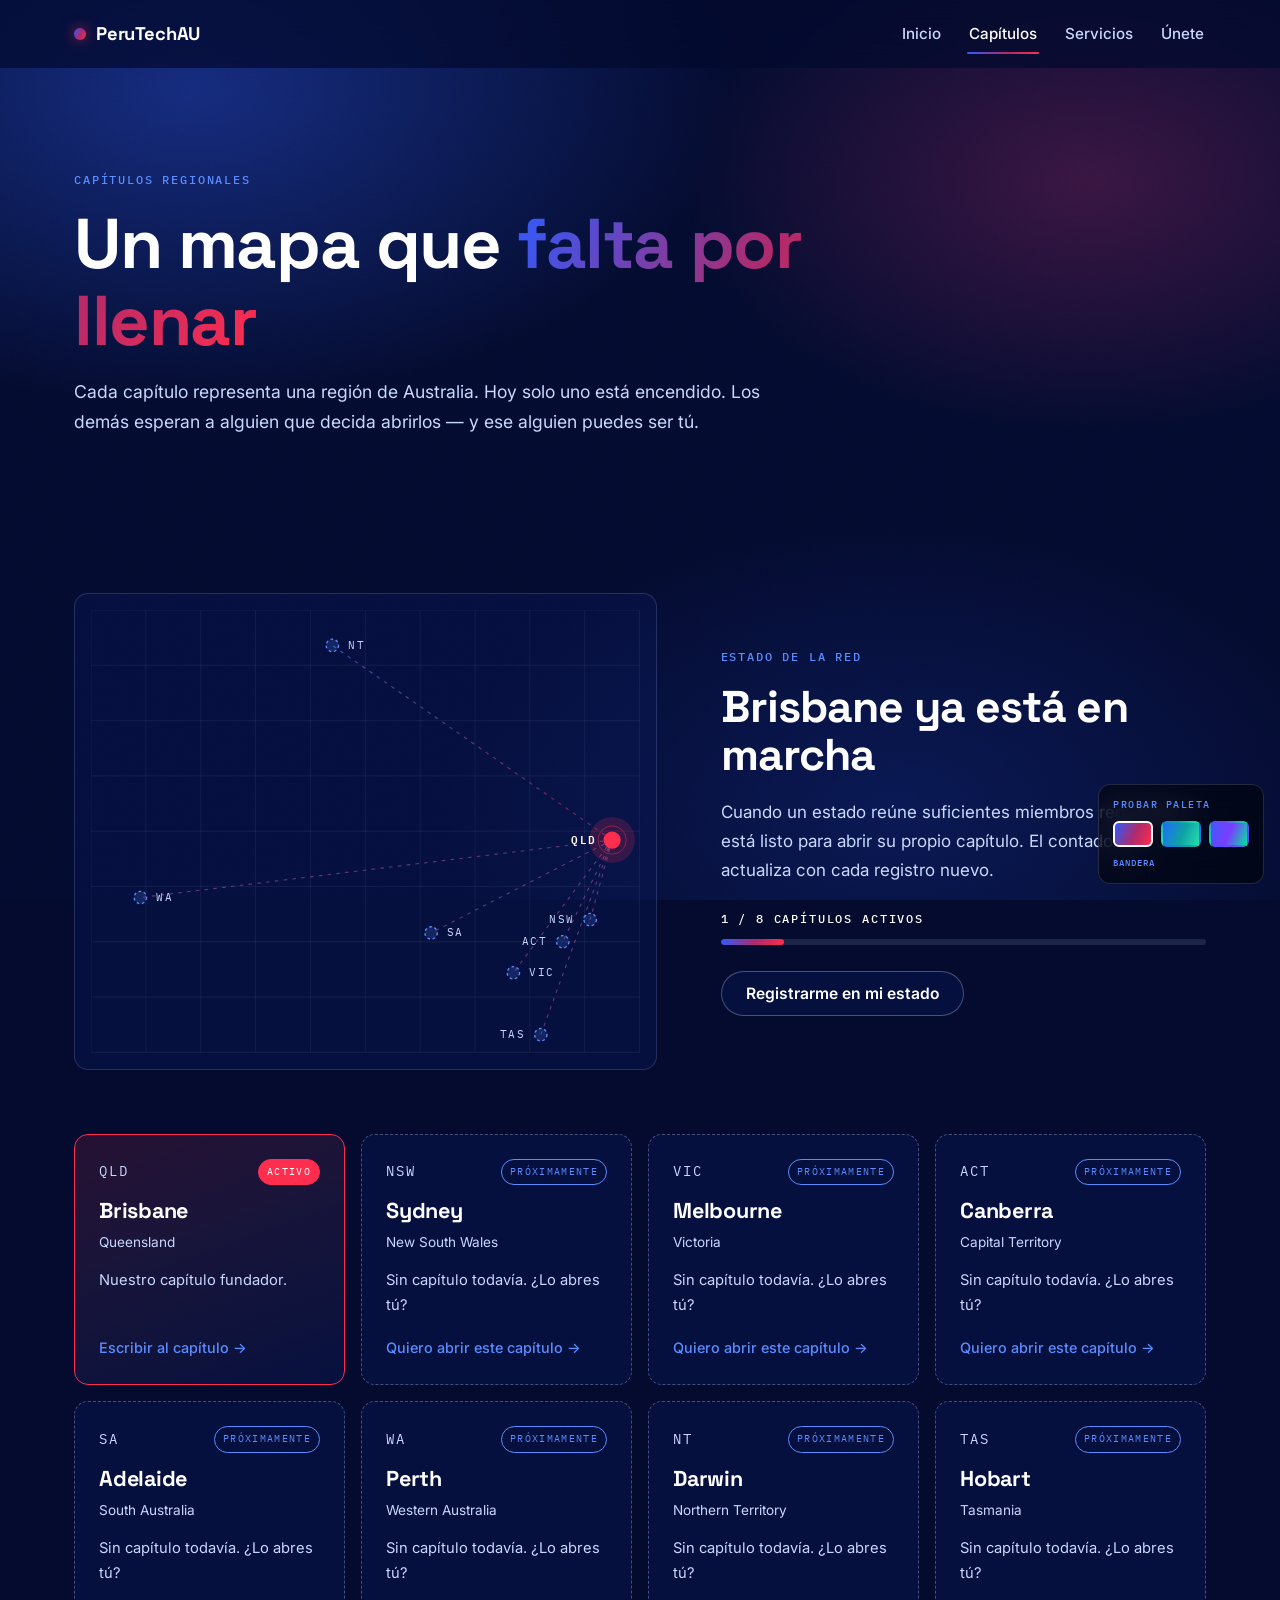
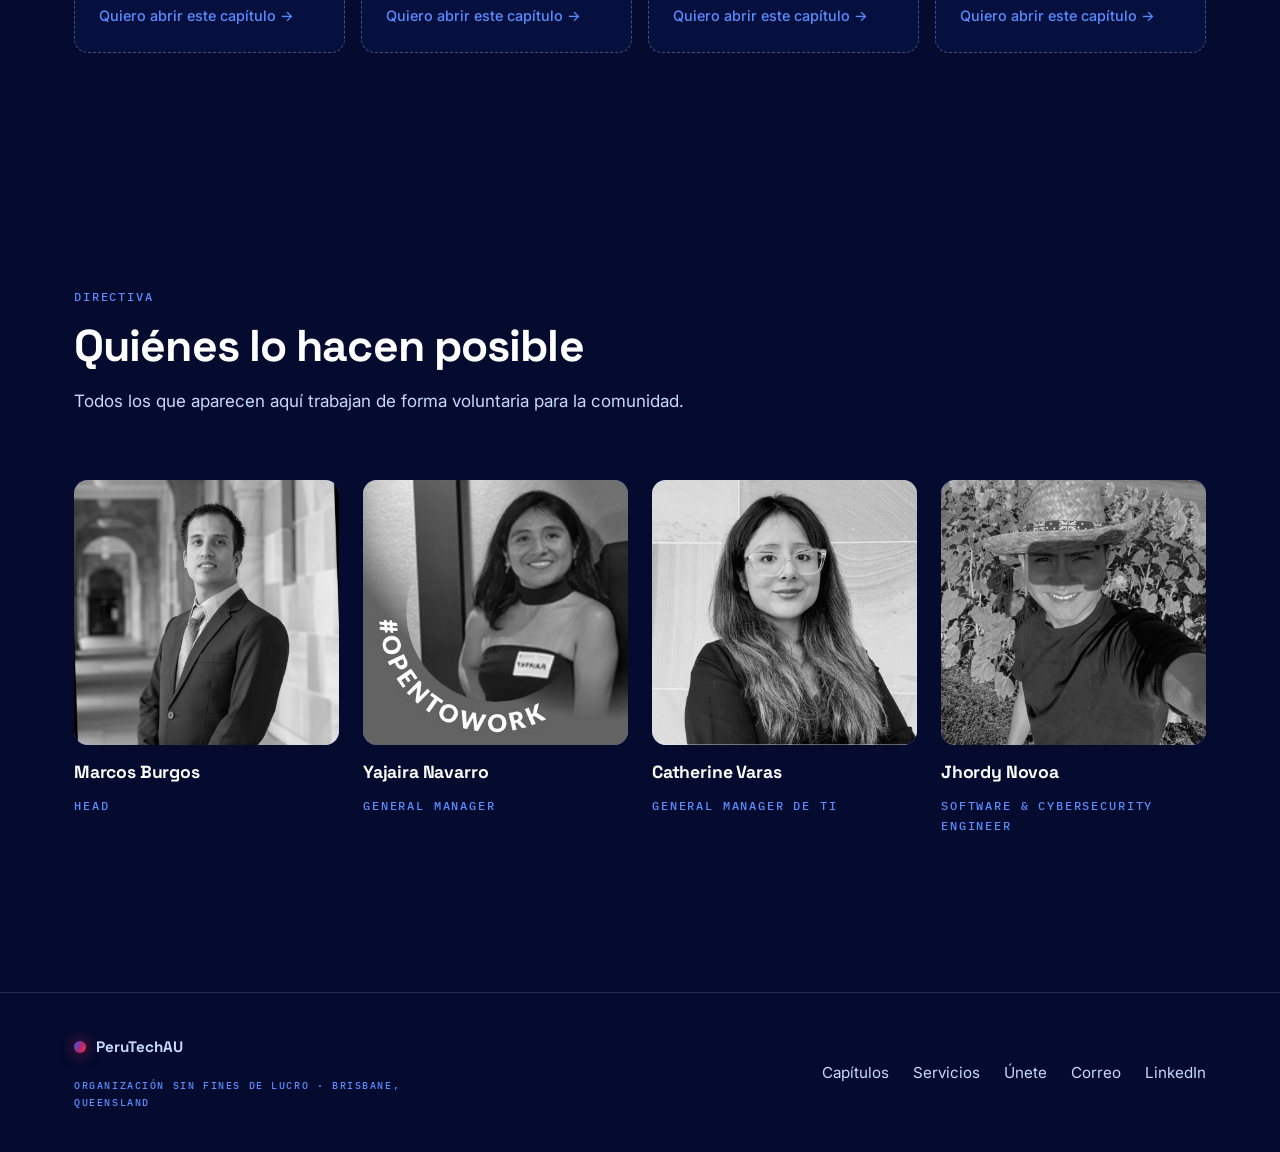
==== capitulos.html @ fce6ec66 "Sitio PeruTechAU: cuatro pestañas, formulario y directorio de miembros (24 h) Co-Authored-By: Claude" ====
<!DOCTYPE html>
<html lang="es" data-tema="bandera">
<head>
<meta charset="UTF-8">
<meta name="viewport" content="width=device-width, initial-scale=1.0">
<title>Capítulos y directiva — PeruTechAU</title>
<meta name="description" content="Los capítulos regionales de PeruTechAU en Australia y las personas que forman la directiva.">

<meta property="og:title" content="Capítulos y directiva — PeruTechAU">
<meta property="og:description" content="Los capítulos regionales de PeruTechAU en Australia y las personas que forman la directiva.">
<meta property="og:type" content="website">
<meta property="og:image" content="assets/img/og-cover.png">
<meta name="twitter:card" content="summary_large_image">
<meta name="theme-color" content="#040B2E">

<link rel="preconnect" href="https://fonts.googleapis.com">
<link rel="preconnect" href="https://fonts.gstatic.com" crossorigin>
<link href="https://fonts.googleapis.com/css2?family=Space+Grotesk:wght@500;600;700&family=Inter:wght@400;500;600&family=IBM+Plex+Mono:wght@500&display=swap" rel="stylesheet">
<link rel="stylesheet" href="assets/css/estilos.css">
</head>
<body>

<div class="atmosfera"></div>
<div class="grano"></div>

<!-- ============================================================
     SELECTOR DE PALETA — SOLO PARA ELEGIR.
     Cuando el board decida, borra este <aside> en las cuatro
     páginas y deja fijo el data-tema del <html>.
     ============================================================ -->
<aside id="selectorPaleta" style="
  position:fixed;right:16px;bottom:16px;z-index:99;
  background:rgba(0,0,0,.55);backdrop-filter:blur(14px);
  border:1px solid var(--borde);border-radius:12px;padding:12px 14px;
  display:flex;flex-direction:column;gap:8px;max-width:190px">
  <span class="mono" style="font-size:.6rem">Probar paleta</span>
  <div style="display:flex;gap:8px">
    <button data-p="bandera" title="Azul + rojo + blanco" aria-label="Paleta bandera"
      style="width:40px;height:26px;border-radius:6px;border:2px solid #fff;cursor:pointer;
      background:linear-gradient(115deg,#2E5BFF,#B02A6B 55%,#FF2D4E)"></button>
    <button data-p="pacifico" title="Azul + verde + rojo" aria-label="Paleta pacifico"
      style="width:40px;height:26px;border-radius:6px;border:2px solid transparent;cursor:pointer;
      background:linear-gradient(115deg,#1E6BFF,#0FA3A3 55%,#25E0B0)"></button>
    <button data-p="vivo" title="Los tres, saturado" aria-label="Paleta viva"
      style="width:40px;height:26px;border-radius:6px;border:2px solid transparent;cursor:pointer;
      background:linear-gradient(115deg,#3D5AFE,#7A3DFF 50%,#00E5A0)"></button>
  </div>
  <span class="mono" id="nombrePaleta" style="font-size:.58rem;letter-spacing:.1em">Bandera</span>
</aside>

<!-- ================= PESTAÑAS ================= -->
<header class="nav" id="nav">
  <div class="contenedor nav-int">
    <a href="index.html" class="marca"><span class="marca-punto"></span>PeruTechAU</a>
    <button class="nav-boton" id="navBoton" aria-expanded="false" aria-controls="navEnlaces" aria-label="Abrir menú">&#9776;</button>
    <nav class="nav-enlaces" id="navEnlaces">
      <a href="index.html">Inicio</a>
      <a href="capitulos.html">Capítulos</a>
      <a href="servicios.html">Servicios</a>
      <a href="unete.html">Únete</a>
    </nav>
  </div>
</header>

<main>

  <section class="cabecera-pagina">
    <div class="contenedor">
      <p class="mono">Capítulos regionales</p>
      <h1>Un mapa que <span class="degradado">falta por llenar</span></h1>
      <p>Cada capítulo representa una región de Australia. Hoy solo uno está encendido. Los demás esperan a alguien que decida abrirlos — y ese alguien puedes ser tú.</p>
    </div>
  </section>

  <section id="capitulos">
    <div class="contenedor">
      <div class="mapa-bloque">
        <div class="mapa-lienzo revelar">
          <svg viewBox="0 0 620 500" role="group" aria-label="Mapa de capítulos de PeruTechAU en Australia">
            <defs>
              <linearGradient id="gradLinea" x1="0" y1="0" x2="1" y2="1">
                <stop offset="0%" style="stop-color:var(--cian)"/><stop offset="100%" style="stop-color:var(--grana)"/>
              </linearGradient>
            </defs>
            <g id="rejilla"></g><g id="enlaces"></g><g id="nodos"></g>
          </svg>
        </div>
        <div class="revelar">
          <p class="mono">Estado de la red</p>
          <h2 style="margin:14px 0 18px">Brisbane ya está en marcha</h2>
          <p>Cuando un estado reúne suficientes miembros registrados, está listo para abrir su propio capítulo. El contador se actualiza con cada registro nuevo.</p>
          <div class="contador">
            <span class="mono" id="contadorTexto"></span>
            <span class="contador-barra"><span id="contadorBarra" style="width:0"></span></span>
          </div>
          <a class="btn btn-fantasma" href="unete.html" style="margin-top:26px">Registrarme en mi estado</a>
        </div>
      </div>
      <div class="capitulos-lista" id="capitulosLista"></div>
    </div>
  </section>

  <section id="directiva">
    <div class="contenedor">
      <div class="encabezado-seccion revelar">
        <p class="mono">Directiva</p>
        <h2>Quiénes lo hacen posible</h2>
        <p>Todos los que aparecen aquí trabajan de forma voluntaria para la comunidad.</p>
      </div>
      <div class="directiva" id="directivaLista"></div>
    </div>
  </section>

</main>

<footer>
  <div class="contenedor pie">
    <div>
      <a href="index.html" class="marca" style="margin-bottom:8px"><span class="marca-punto"></span>PeruTechAU</a>
      <p class="mono" style="margin-top:10px">Organización sin fines de lucro · Brisbane, Queensland</p>
    </div>
    <div style="display:flex;gap:24px;align-items:center;flex-wrap:wrap">
      <a href="capitulos.html">Capítulos</a>
      <a href="servicios.html">Servicios</a>
      <a href="unete.html">Únete</a>
      <a id="pieCorreo" href="#">Correo</a>
      <a id="pieLinkedin" href="#" target="_blank" rel="noopener noreferrer">LinkedIn</a>
    </div>
  </div>
</footer>

<script src="assets/js/contenido.js"></script>
<script src="assets/js/app.js"></script>
</body>
</html>
---- assets/css/estilos.css ----
/* ==================================================================
   PERUTECHAU — ESTILOS
   ------------------------------------------------------------------
   Todo el color sale de las variables de :root. Ningún hex suelto en
   el marcado. Tres paletas: se eligen con data-tema en <html>.
   ================================================================== */

/* ---------------- 1 · PALETAS ---------------- */
:root,
html[data-tema="bandera"] {
  --abismo:   #040B2E;
  --profundo: #0A1856;
  --azul:     #2E5BFF;
  --cian:     #5B8CFF;
  --violeta:  #B02A6B;
  --grana:    #FF2D4E;
  --niebla:   #C9D8FF;
}
html[data-tema="pacifico"] {
  --abismo:   #031229;
  --profundo: #063049;
  --azul:     #1E6BFF;
  --cian:     #25E0B0;
  --violeta:  #0FA3A3;
  --grana:    #FF3B4F;
  --niebla:   #C4E7EC;
}
html[data-tema="vivo"] {
  --abismo:   #050A33;
  --profundo: #111E75;
  --azul:     #3D5AFE;
  --cian:     #00E5A0;
  --violeta:  #7A3DFF;
  --grana:    #FF1744;
  --niebla:   #D6DEFF;
}

/* ---------------- 2 · TOKENS DERIVADOS ---------------- */
:root {
  --blanco: #FFFFFF;
  --texto: var(--blanco);
  --texto-suave: var(--niebla);
  --borde: color-mix(in srgb, var(--niebla) 16%, transparent);
  --borde-fuerte: color-mix(in srgb, var(--niebla) 32%, transparent);
  --vidrio: color-mix(in srgb, var(--profundo) 42%, transparent);
  --vidrio-fuerte: color-mix(in srgb, var(--profundo) 70%, transparent);
  --grana-tenue: color-mix(in srgb, var(--grana) 14%, transparent);
  --acento-degradado: linear-gradient(115deg, var(--azul), var(--violeta) 55%, var(--grana));
  --acento-degradado-suave: linear-gradient(135deg, var(--azul), var(--cian));

  --f-display: "Space Grotesk", "Inter", system-ui, sans-serif;
  --f-texto: "Inter", system-ui, -apple-system, "Segoe UI", sans-serif;
  --f-mono: "IBM Plex Mono", "SFMono-Regular", Consolas, monospace;

  --fs-display: clamp(2.6rem, 2rem + 3vw, 5rem);
  --fs-h2: clamp(1.9rem, 1.5rem + 1.6vw, 2.9rem);
  --fs-h3: 1.25rem;
  --fs-cuerpo: 17px;

  --e-1: 8px; --e-2: 16px; --e-3: 24px; --e-4: 40px;
  --e-5: 64px; --e-6: 96px; --e-7: 128px;

  --radio: 14px;
  --radio-campo: 9px;
  --nav-alto: 68px;
  --contenedor: 1180px;
  --transicion: 180ms ease;
}

/* ---------------- 3 · BASE ---------------- */
*, *::before, *::after { box-sizing: border-box; }
html { scroll-behavior: smooth; -webkit-text-size-adjust: 100%; }
body {
  margin: 0;
  background: var(--abismo);
  color: var(--texto);
  font-family: var(--f-texto);
  font-size: var(--fs-cuerpo);
  line-height: 1.7;
  min-height: 100vh;
  overflow-x: hidden;
}
h1, h2, h3, h4 {
  font-family: var(--f-display);
  font-weight: 700;
  line-height: 1.1;
  letter-spacing: -0.02em;
  margin: 0 0 var(--e-2);
}
h1 { font-size: var(--fs-display); }
h2 { font-size: var(--fs-h2); }
h3 { font-size: var(--fs-h3); letter-spacing: -0.01em; }
p { margin: 0 0 var(--e-2); max-width: 64ch; color: var(--texto-suave); }
a { color: var(--cian); text-decoration: none; transition: color var(--transicion); }
a:hover { color: var(--blanco); }
img { max-width: 100%; display: block; }
ul { margin: 0; padding: 0; list-style: none; }
button { font: inherit; }

:focus-visible {
  outline: 2px solid var(--cian);
  outline-offset: 3px;
  border-radius: 4px;
}

.contenedor { width: 100%; max-width: var(--contenedor); margin-inline: auto; padding-inline: var(--e-3); }
section { padding-block: clamp(72px, 6vw + 40px, 132px); position: relative; }

.mono {
  font-family: var(--f-mono);
  font-weight: 500;
  font-size: 0.72rem;
  letter-spacing: 0.16em;
  text-transform: uppercase;
  color: var(--cian);
}
.degradado {
  background: var(--acento-degradado);
  -webkit-background-clip: text;
  background-clip: text;
  color: transparent;
}
.visualmente-oculto {
  position: absolute; width: 1px; height: 1px; overflow: hidden;
  clip: rect(0 0 0 0); white-space: nowrap;
}

/* ---------------- 4 · ATMÓSFERA ---------------- */
.atmosfera {
  position: fixed; inset: 0; z-index: -2; pointer-events: none;
  background:
    radial-gradient(60% 50% at 15% 10%, color-mix(in srgb, var(--azul) 38%, transparent), transparent 70%),
    radial-gradient(45% 40% at 85% 20%, color-mix(in srgb, var(--violeta) 30%, transparent), transparent 70%),
    radial-gradient(50% 45% at 70% 90%, color-mix(in srgb, var(--profundo) 90%, transparent), transparent 70%),
    var(--abismo);
}
.grano {
  position: fixed; inset: 0; z-index: -1; pointer-events: none; opacity: 0.28;
  background-image: url("data:image/svg+xml;utf8,<svg xmlns='http://www.w3.org/2000/svg' width='160' height='160'><filter id='n'><feTurbulence type='fractalNoise' baseFrequency='0.9' numOctaves='2' stitchTiles='stitch'/><feColorMatrix values='0 0 0 0 1 0 0 0 0 1 0 0 0 0 1 0 0 0 0.35 0'/></filter><rect width='100%' height='100%' filter='url(%23n)'/></svg>");
  background-size: 160px 160px;
  mix-blend-mode: soft-light;
}

/* ---------------- 5 · NAVEGACIÓN ---------------- */
.nav {
  position: sticky; top: 0; z-index: 50;
  height: var(--nav-alto);
  background: color-mix(in srgb, var(--abismo) 72%, transparent);
  backdrop-filter: blur(16px);
  -webkit-backdrop-filter: blur(16px);
  border-bottom: 1px solid transparent;
  transition: border-color var(--transicion);
}
.nav.con-borde { border-bottom-color: var(--borde); }
.nav-int { display: flex; align-items: center; justify-content: space-between; height: 100%; gap: var(--e-3); }
.marca {
  display: inline-flex; align-items: center; gap: 10px;
  font-family: var(--f-display); font-weight: 700; font-size: 1.15rem;
  color: var(--blanco); letter-spacing: -0.01em;
}
.marca-punto {
  width: 12px; height: 12px; border-radius: 50%;
  background: var(--acento-degradado);
  box-shadow: 0 0 14px color-mix(in srgb, var(--grana) 60%, transparent);
}
.nav-enlaces { display: flex; gap: var(--e-3); }
.nav-enlaces a {
  position: relative; padding: 6px 2px;
  color: var(--texto-suave); font-weight: 500; font-size: 0.95rem;
}
.nav-enlaces a:hover { color: var(--blanco); }
.nav-enlaces a[aria-current="page"] { color: var(--blanco); }
.nav-enlaces a[aria-current="page"]::after {
  content: ""; position: absolute; left: 0; right: 0; bottom: -2px; height: 2px;
  border-radius: 2px; background: var(--acento-degradado);
}
.nav-boton {
  display: none; background: transparent; color: var(--blanco);
  border: 1px solid var(--borde); border-radius: 8px;
  width: 42px; height: 42px; font-size: 1.2rem; cursor: pointer;
}

@media (max-width: 640px) {
  .nav-boton { display: inline-flex; align-items: center; justify-content: center; }
  .nav-enlaces {
    display: none; position: fixed; inset: var(--nav-alto) 0 0 0;
    flex-direction: column; gap: 0; padding: var(--e-3);
    background: color-mix(in srgb, var(--abismo) 96%, transparent);
    backdrop-filter: blur(20px);
  }
  .nav-enlaces.abierto { display: flex; }
  .nav-enlaces a { font-size: 1.4rem; font-family: var(--f-display); padding: 18px 4px; border-bottom: 1px solid var(--borde); }
  .nav-enlaces a[aria-current="page"]::after { display: none; }
  .nav-enlaces a[aria-current="page"] { color: var(--cian); }
}

/* ---------------- 6 · BOTONES ---------------- */
.btn {
  display: inline-flex; align-items: center; gap: 10px;
  padding: 14px 24px; border-radius: 999px;
  font-weight: 600; font-size: 0.98rem; line-height: 1;
  border: 1px solid transparent; cursor: pointer;
  transition: transform var(--transicion), box-shadow var(--transicion), border-color var(--transicion), background var(--transicion), color var(--transicion);
}
.btn-primario {
  color: var(--blanco);
  background: var(--acento-degradado);
  box-shadow: 0 10px 30px color-mix(in srgb, var(--azul) 35%, transparent);
}
.btn-primario:hover { color: var(--blanco); transform: translateY(-1px); box-shadow: 0 14px 36px color-mix(in srgb, var(--azul) 45%, transparent); }
.btn-fantasma { color: var(--blanco); border-color: var(--borde-fuerte); background: var(--vidrio); }
.btn-fantasma:hover { border-color: var(--cian); }
.btn[disabled], .btn[aria-disabled="true"] { opacity: 0.6; cursor: not-allowed; transform: none; }

/* ---------------- 7 · VIDRIO Y TARJETAS ---------------- */
.vidrio {
  background: var(--vidrio);
  border: 1px solid var(--borde);
  border-radius: var(--radio);
  backdrop-filter: blur(14px);
  -webkit-backdrop-filter: blur(14px);
  padding: var(--e-4);
}
.vidrio h3 { margin-top: 10px; }
.vidrio p:last-child { margin-bottom: 0; }

/* ---------------- 8 · HERO ---------------- */
.hero { padding-top: clamp(72px, 10vw, 140px); }
.hero h1 { max-width: 18ch; margin-top: var(--e-2); }
.bajada { font-size: 1.15rem; max-width: 56ch; }
.hero-acciones { display: flex; flex-wrap: wrap; gap: var(--e-2); margin-top: var(--e-4); }
.cifras {
  display: grid; grid-template-columns: repeat(3, 1fr); gap: var(--e-2);
  margin-top: var(--e-5); padding-top: var(--e-4); border-top: 1px solid var(--borde);
}
.cifras:empty { display: none; }
.cifra-valor { font-family: var(--f-display); font-size: clamp(1.8rem, 1.4rem + 1.5vw, 2.6rem); font-weight: 700; line-height: 1; margin-bottom: 8px; }
.cifra-etiqueta { font-size: 0.9rem; color: var(--texto-suave); margin: 0; }
@media (max-width: 640px) { .cifras { grid-template-columns: 1fr; gap: var(--e-3); } }

/* ---------------- 9 · SECCIONES GENERALES ---------------- */
.encabezado-seccion { margin-bottom: var(--e-5); }
.encabezado-seccion .mono { margin-bottom: var(--e-2); }
.encabezado-seccion h2 { max-width: 20ch; }
.cabecera-pagina { padding-top: clamp(56px, 8vw, 110px); padding-bottom: var(--e-3); }
.cabecera-pagina .mono { margin-bottom: var(--e-2); }
.cabecera-pagina h1 { max-width: 18ch; }
.cabecera-pagina p:not(.mono) { font-size: 1.1rem; }

.dupla { display: grid; grid-template-columns: 1fr 1fr; gap: var(--e-3); }
@media (max-width: 768px) { .dupla { grid-template-columns: 1fr; } }

.pilares { display: grid; grid-template-columns: repeat(3, 1fr); gap: var(--e-3); }
.pilar { padding: var(--e-3) 0; border-top: 1px solid var(--borde); }
.pilar .mono { display: flex; gap: 12px; margin-bottom: var(--e-2); }
.pilar h3 { margin-bottom: 8px; }
.pilar p { margin: 0; font-size: 0.98rem; }
@media (max-width: 768px) { .pilares { grid-template-columns: 1fr; gap: 0; } }

.cta { text-align: center; padding: clamp(40px, 6vw, 72px); }
.cta h2 { max-width: none; }
.cta p { margin-inline: auto; margin-bottom: var(--e-3); }

/* ---------------- 10 · WORKSHOPS ---------------- */
.workshop {
  display: grid; grid-template-columns: 160px 1fr auto; gap: var(--e-3); align-items: center;
  padding: var(--e-3); margin-bottom: var(--e-2);
  background: var(--vidrio); border: 1px solid var(--borde); border-radius: var(--radio);
  color: inherit; transition: border-color var(--transicion), transform var(--transicion);
}
a.workshop:hover { border-color: var(--cian); transform: translateY(-2px); color: inherit; }
.workshop-imagen {
  width: 160px; aspect-ratio: 4 / 3; border-radius: 10px; overflow: hidden;
  background: var(--acento-degradado-suave);
}
.workshop-imagen img { width: 100%; height: 100%; object-fit: cover; }
.workshop h3 { margin: 6px 0 6px; }
.workshop p { margin: 0; font-size: 0.95rem; }
.workshop-flecha { font-size: 1.6rem; color: var(--cian); }
@media (max-width: 640px) {
  .workshop { grid-template-columns: 1fr; }
  .workshop-imagen { width: 100%; }
  .workshop-flecha { display: none; }
}

/* ---------------- 11 · RESPALDO ---------------- */
.respaldo { border-block: 1px solid var(--borde); }
.respaldo .mono { max-width: none; }
.respaldo-int { display: flex; flex-wrap: wrap; justify-content: center; align-items: center; gap: var(--e-5); }
.respaldo-item { display: inline-flex; align-items: center; justify-content: center; height: 84px; padding: 10px 18px; background: var(--blanco); border-radius: 12px; }
.respaldo-logo { max-height: 64px; width: auto; }
@media (max-width: 640px) { .respaldo-int { gap: var(--e-3); } .respaldo-item { height: 72px; } .respaldo-logo { max-height: 52px; } }
.respaldo-nombre { font-family: var(--f-display); font-weight: 600; font-size: 1.05rem; color: var(--texto-suave); }

/* ---------------- 12 · MAPA DE CAPÍTULOS ---------------- */
.mapa-bloque { display: grid; grid-template-columns: 1.2fr 1fr; gap: var(--e-5); align-items: center; margin-bottom: var(--e-5); }
.mapa-lienzo {
  background: var(--vidrio); border: 1px solid var(--borde); border-radius: var(--radio);
  padding: var(--e-2); position: relative;
}
.mapa-lienzo svg { width: 100%; height: auto; display: block; }
.mapa-rejilla line { stroke: var(--niebla); stroke-opacity: 0.08; stroke-width: 1; }
.mapa-enlace { stroke: url(#gradLinea); stroke-width: 1.2; stroke-dasharray: 4 6; opacity: 0.55; fill: none; }
.nodo { cursor: default; outline: none; }
.nodo circle.base { transition: stroke-dasharray var(--transicion), fill var(--transicion); }
.nodo-dormido circle.base { fill: color-mix(in srgb, var(--cian) 18%, transparent); stroke: var(--cian); stroke-width: 1.5; stroke-dasharray: 3 3; }
.nodo-dormido:hover circle.base, .nodo-dormido:focus-visible circle.base { stroke-dasharray: 0; fill: color-mix(in srgb, var(--cian) 30%, transparent); }
.nodo-activo circle.base { fill: var(--grana); stroke: var(--grana); stroke-width: 1.5; }
.nodo-activo circle.halo { fill: var(--grana); opacity: 0.18; }
.nodo-activo circle.resplandor { fill: none; stroke: var(--grana); stroke-width: 1; opacity: 0.5; }
.nodo text { font-family: var(--f-mono); font-size: 12px; letter-spacing: 0.12em; fill: var(--niebla); pointer-events: none; }
.nodo-activo text { fill: var(--blanco); font-weight: 600; }
.nodo:focus-visible circle.base { outline: none; stroke-width: 3; }
.mapa-mensaje { font-family: var(--f-mono); font-size: 11px; letter-spacing: 0.1em; fill: var(--cian); opacity: 0; transition: opacity var(--transicion); }
.mapa-mensaje.visible { opacity: 1; }

.contador { margin-top: var(--e-3); }
.contador .mono { display: block; margin-bottom: 10px; color: var(--blanco); }
.contador-barra { display: block; height: 6px; border-radius: 999px; background: color-mix(in srgb, var(--niebla) 12%, transparent); overflow: hidden; }
.contador-barra > span { display: block; height: 100%; background: var(--acento-degradado); border-radius: 999px; transition: width 600ms ease; }

@media (max-width: 768px) {
  .mapa-bloque { grid-template-columns: 1fr; }
}
@media (max-width: 640px) {
  .mapa-lienzo { display: none; }
}

/* ---------------- 13 · FICHAS DE CAPÍTULO ---------------- */
.capitulos-lista { display: grid; grid-template-columns: repeat(4, 1fr); gap: var(--e-2); }
.ficha {
  position: relative; padding: var(--e-3); border-radius: var(--radio);
  background: var(--vidrio); border: 1px dashed var(--borde-fuerte);
  display: flex; flex-direction: column; gap: 8px; min-height: 200px;
  transition: transform var(--transicion), border-color var(--transicion), box-shadow var(--transicion);
}
.ficha-dormida { opacity: 0.72; }
.ficha-dormida:hover, .ficha-dormida:focus-within { opacity: 1; }
.ficha-activa {
  border: 1px solid var(--grana);
  background: linear-gradient(160deg, var(--grana-tenue), var(--vidrio));
}
.ficha-activa:hover { transform: translateY(-3px); box-shadow: 0 16px 40px color-mix(in srgb, var(--grana) 25%, transparent); }
.ficha-cabecera { display: flex; justify-content: space-between; align-items: center; }
.ficha .codigo { font-family: var(--f-mono); font-size: 0.85rem; letter-spacing: 0.16em; color: var(--niebla); }
.etiqueta {
  font-family: var(--f-mono); font-size: 0.6rem; letter-spacing: 0.14em; text-transform: uppercase;
  padding: 4px 8px; border-radius: 999px; border: 1px solid currentColor;
}
.etiqueta-activa { color: var(--blanco); background: var(--grana); border-color: var(--grana); }
.etiqueta-proximamente { color: var(--cian); }
.ficha h3 { margin: 6px 0 0; font-size: 1.35rem; }
.ficha-estado { font-size: 0.85rem; color: var(--texto-suave); margin: 0; }
.ficha-miembros { font-family: var(--f-mono); font-size: 0.72rem; letter-spacing: 0.1em; color: var(--niebla); margin: 4px 0 0; }
.ficha p.ficha-texto { font-size: 0.92rem; margin: 6px 0 0; flex: 1; }
.ficha-accion { font-size: 0.9rem; font-weight: 500; margin-top: auto; padding-top: 10px; }
@media (max-width: 1024px) { .capitulos-lista { grid-template-columns: repeat(2, 1fr); } }
@media (max-width: 640px) { .capitulos-lista { grid-template-columns: 1fr; } }

/* ---------------- 14 · DIRECTIVA ---------------- */
.directiva { display: grid; grid-template-columns: repeat(4, 1fr); gap: var(--e-3); }
.persona { display: flex; flex-direction: column; gap: 10px; }
.persona-foto {
  aspect-ratio: 1; border-radius: var(--radio); overflow: hidden;
  background: var(--acento-degradado-suave);
  display: flex; align-items: center; justify-content: center;
}
.persona-foto img { width: 100%; height: 100%; object-fit: cover; filter: grayscale(1); transition: filter 220ms ease; }
.persona:hover .persona-foto img { filter: grayscale(0); }
.persona-iniciales { font-family: var(--f-display); font-size: 2.6rem; font-weight: 700; color: var(--blanco); letter-spacing: 0.04em; }
.persona h3 { margin: 8px 0 0; font-size: 1.1rem; }
.persona .cargo { display: block; margin-top: 4px; }
.persona p { font-size: 0.92rem; margin: 6px 0 0; }
.persona a { font-size: 0.9rem; font-weight: 500; }
@media (max-width: 1024px) { .directiva { grid-template-columns: repeat(2, 1fr); } }
@media (max-width: 480px) { .directiva { grid-template-columns: 1fr; } }

/* ---------------- 15 · SERVICIOS ---------------- */
.servicios { display: grid; grid-template-columns: repeat(auto-fit, minmax(320px, 1fr)); gap: var(--e-3); }
.servicio { display: flex; flex-direction: column; gap: 10px; }
.servicio-cabecera { display: flex; justify-content: space-between; align-items: center; gap: 12px; flex-wrap: wrap; }
.etiqueta-gratis { color: var(--cian); }
.servicio h3 { margin: 8px 0 0; font-size: 1.35rem; }
.servicio p { margin: 0; }
.servicio .mono.pie-servicio { color: var(--niebla); margin-top: auto; padding-top: 10px; }
.vacio { font-family: var(--f-mono); font-size: 0.8rem; letter-spacing: 0.08em; color: var(--niebla); padding: var(--e-3); border: 1px dashed var(--borde-fuerte); border-radius: var(--radio); }

/* ---------------- 16 · FORMULARIO ---------------- */
.form-bloque { display: grid; grid-template-columns: 1fr 1.4fr; gap: var(--e-5); align-items: start; }
.privacidad { margin-top: var(--e-3); padding: var(--e-3); border-left: 2px solid var(--cian); background: var(--vidrio); border-radius: 0 var(--radio) var(--radio) 0; }
.privacidad .mono { margin-bottom: 8px; }
.privacidad p:not(.mono) { font-size: 0.92rem; margin: 0; }
.campos { display: grid; grid-template-columns: 1fr 1fr; gap: var(--e-2) var(--e-2); }
.campo { display: flex; flex-direction: column; gap: 6px; }
.campo.ancho, .consentimiento, .form-estado { grid-column: 1 / -1; }
label { font-size: 0.9rem; font-weight: 500; color: var(--niebla); }
input[type="text"], input[type="email"], input[type="url"], select, textarea {
  width: 100%; padding: 13px 14px;
  background: color-mix(in srgb, var(--profundo) 55%, transparent);
  color: var(--blanco); font: inherit; font-size: 0.98rem;
  border: 1px solid var(--borde-fuerte); border-radius: var(--radio-campo);
  transition: border-color var(--transicion), box-shadow var(--transicion);
}
input::placeholder { color: color-mix(in srgb, var(--niebla) 45%, transparent); }
select { appearance: none; -webkit-appearance: none; padding-right: 40px;
  background-image: url("data:image/svg+xml;utf8,<svg xmlns='http://www.w3.org/2000/svg' width='14' height='9' viewBox='0 0 14 9'><path d='M1 1l6 6 6-6' fill='none' stroke='white' stroke-width='1.6' stroke-linecap='round'/></svg>");
  background-repeat: no-repeat; background-position: right 14px center; }
select option { color: #000; background: #fff; }
input:focus, select:focus { outline: none; border-color: var(--cian); box-shadow: 0 0 0 3px color-mix(in srgb, var(--cian) 25%, transparent); }
input[aria-invalid="true"], select[aria-invalid="true"] { border-color: var(--grana); }
.campo-error { font-size: 0.82rem; color: var(--grana); margin: 0; }
.trampa { position: absolute; left: -9999px; width: 1px; height: 1px; opacity: 0; }
.consentimiento { display: flex; gap: 12px; align-items: flex-start; font-size: 0.92rem; font-weight: 400; color: var(--texto-suave); cursor: pointer; }
.consentimiento input { margin-top: 5px; accent-color: var(--azul); width: 18px; height: 18px; flex: none; }
.consentimiento em { color: var(--niebla); opacity: 0.8; }
.form-estado { font-size: 0.92rem; padding: 0; margin: 0; }
.form-estado:not(:empty) { padding: 14px 16px; border-radius: var(--radio-campo); border: 1px solid var(--borde-fuerte); background: var(--vidrio-fuerte); }
.form-estado.error { border-color: var(--grana); color: var(--blanco); }
.form-estado.ok { border-color: var(--cian); color: var(--blanco); }
.form-nota { font-size: 0.8rem; margin: 10px 0 0; text-align: center; }
.confirmacion { text-align: center; padding: var(--e-4); }
.confirmacion h2 { margin-top: var(--e-2); }
.confirmacion p { margin-inline: auto; }
/* min-width:0 evita que un <select> con opciones largas ensanche la retícula en móvil */
.form-bloque > *, .mapa-bloque > *, .campo, .campo > input, .campo > select { min-width: 0; max-width: 100%; }
@media (max-width: 900px) { .form-bloque { grid-template-columns: 1fr; gap: var(--e-4); } }
@media (max-width: 640px) {
  .campos { grid-template-columns: 1fr; }
  .vidrio { padding: var(--e-3); }
  .formulario { padding: var(--e-3) var(--e-2); }
}

/* ---------------- 17 · DIRECTORIO DE MIEMBROS ---------------- */
.directorio-cabecera { display: flex; justify-content: space-between; align-items: end; gap: var(--e-3); flex-wrap: wrap; margin-bottom: var(--e-4); }
.directorio-cabecera h2 { margin: 0; }
.directorio-nota { font-family: var(--f-mono); font-size: 0.7rem; letter-spacing: 0.1em; color: var(--niebla); margin: 0; }
.directorio-filtros { display: flex; flex-wrap: wrap; gap: 8px; margin-bottom: var(--e-3); }
.filtro {
  font-family: var(--f-mono); font-size: 0.68rem; letter-spacing: 0.12em; text-transform: uppercase;
  padding: 7px 12px; border-radius: 999px; cursor: pointer;
  background: transparent; color: var(--niebla); border: 1px solid var(--borde-fuerte);
  transition: border-color var(--transicion), background var(--transicion), color var(--transicion);
}
.filtro:hover { border-color: var(--cian); }
.filtro[aria-pressed="true"] { background: var(--cian); color: var(--abismo); border-color: var(--cian); }
.directorio-lista { display: grid; grid-template-columns: repeat(auto-fill, minmax(240px, 1fr)); gap: var(--e-2); }
.miembro { display: flex; gap: 14px; align-items: flex-start; padding: var(--e-2) var(--e-3); }
.miembro-avatar {
  flex: none; width: 46px; height: 46px; border-radius: 12px;
  background: var(--acento-degradado-suave); display: grid; place-items: center;
  font-family: var(--f-display); font-weight: 700; color: var(--blanco);
}
.miembro-avatar img { width: 100%; height: 100%; object-fit: cover; border-radius: 12px; }
.miembro-cuerpo { min-width: 0; }
.miembro h3 { font-size: 1rem; margin: 2px 0 2px; }
.miembro .mono { font-size: 0.62rem; }
.miembro p { font-size: 0.88rem; margin: 4px 0 0; }
.miembro a { font-size: 0.85rem; font-weight: 500; }
.miembro-nuevo { display: inline-block; margin-left: 6px; font-family: var(--f-mono); font-size: 0.55rem; letter-spacing: 0.12em; color: var(--abismo); background: var(--cian); padding: 2px 6px; border-radius: 999px; vertical-align: middle; }

/* ---------------- 18 · PIE ---------------- */
footer { border-top: 1px solid var(--borde); padding-block: var(--e-4); margin-top: var(--e-4); }
.pie { display: flex; justify-content: space-between; align-items: center; gap: var(--e-3); flex-wrap: wrap; }
.pie a { color: var(--texto-suave); font-size: 0.95rem; }
.pie a:hover { color: var(--blanco); }
.pie .mono { font-size: 0.62rem; margin-bottom: 0; }

/* ---------------- 19 · REVELADO Y MOVIMIENTO ---------------- */
.revelar { opacity: 0; transform: translateY(14px); transition: opacity 600ms ease, transform 600ms ease; }
.revelar.visible { opacity: 1; transform: none; }
.revelar:nth-child(2) { transition-delay: 80ms; }
.revelar:nth-child(3) { transition-delay: 160ms; }
.revelar:nth-child(4) { transition-delay: 240ms; }
.aviso-carga { font-family: var(--f-mono); font-size: 0.72rem; letter-spacing: 0.1em; color: var(--niebla); }

@media (prefers-reduced-motion: reduce) {
  *, *::before, *::after { animation: none !important; transition: none !important; scroll-behavior: auto !important; }
  .revelar { opacity: 1; transform: none; }
}
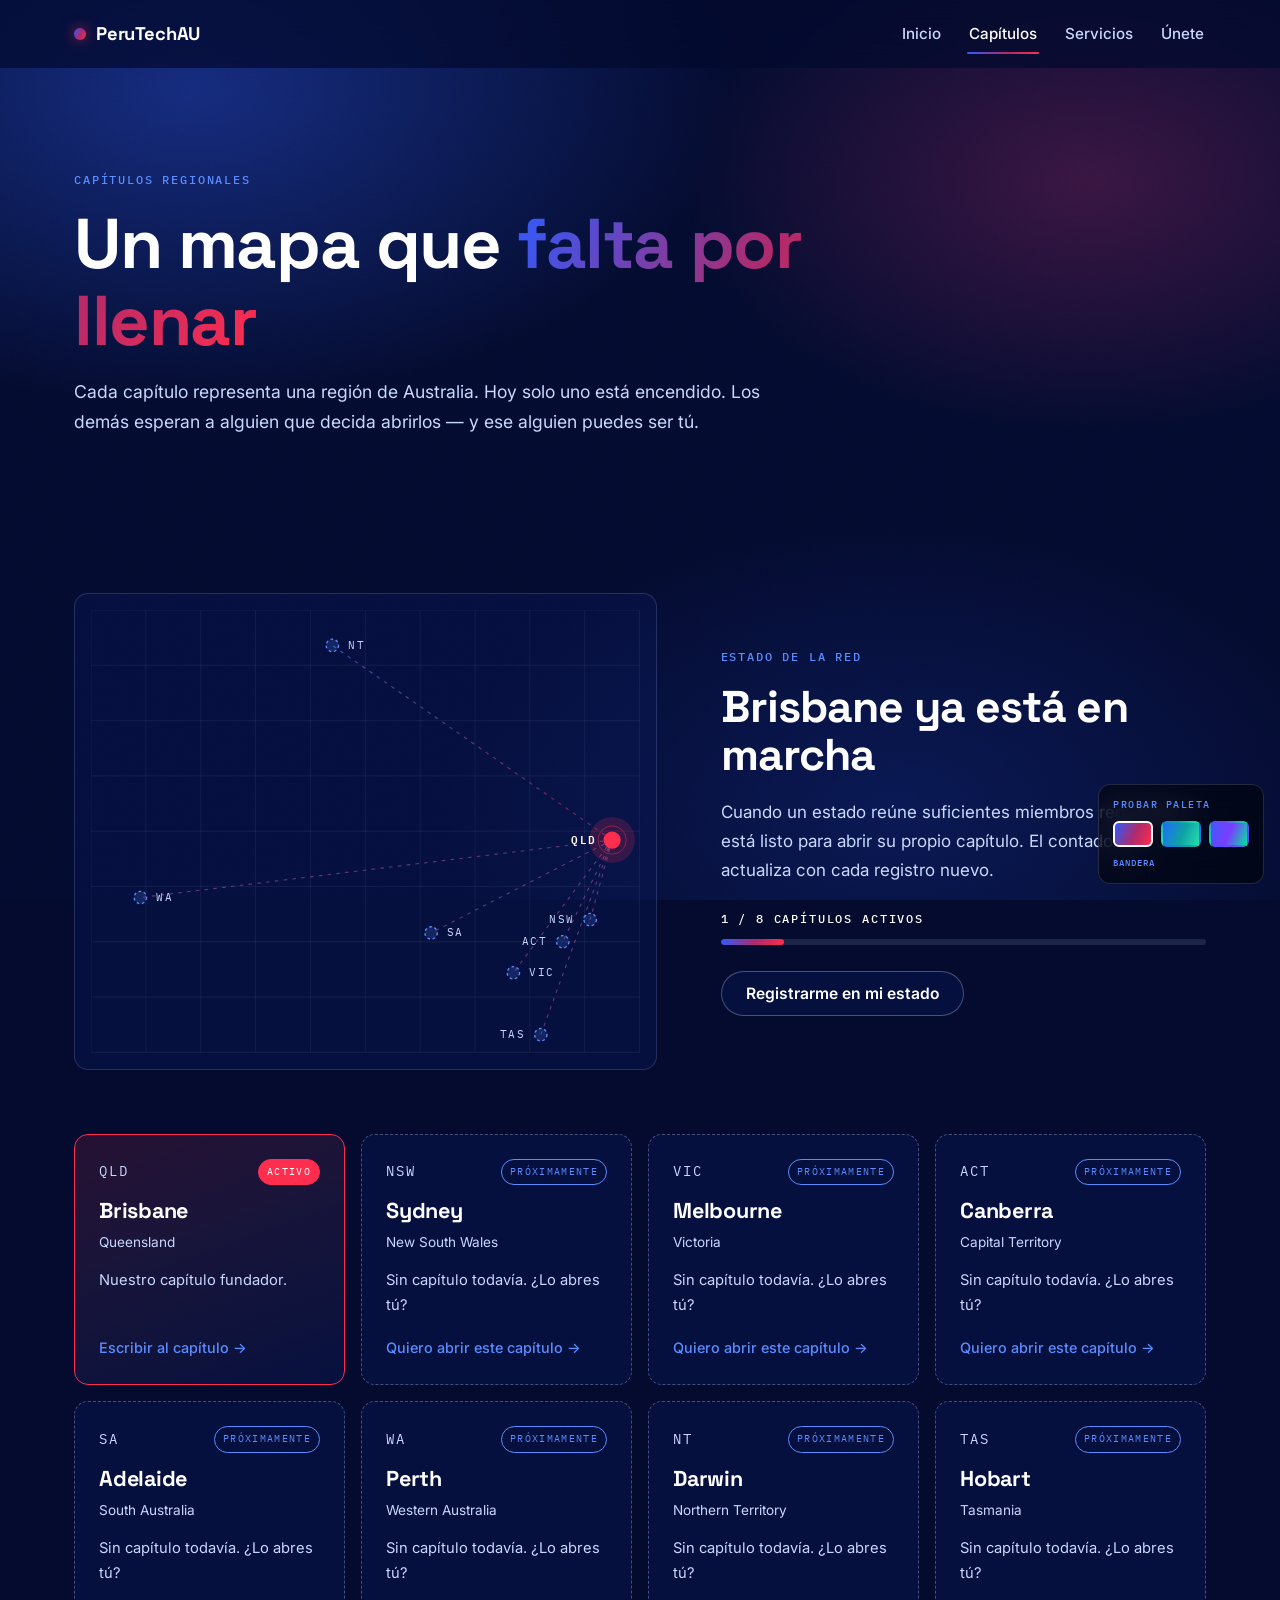
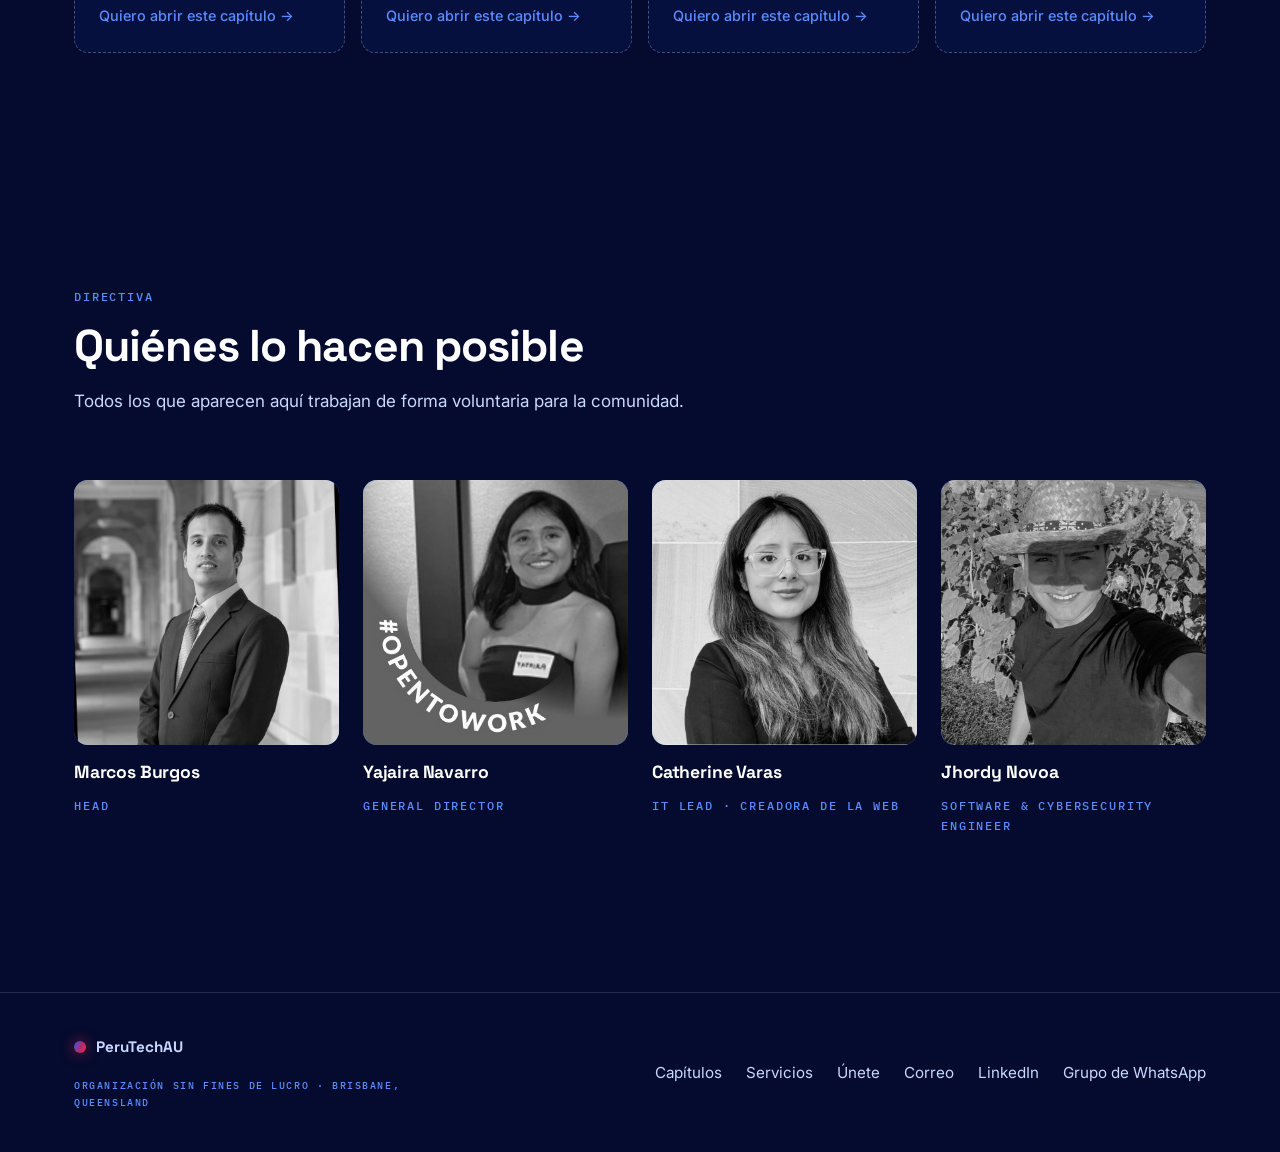
==== commit 4f38fce7: "Revisión del board: sin promesa de gratuidad total, cargos, historial y menú móvil - Se retira toda " ====
--- a/capitulos.html
+++ b/capitulos.html
@@ -125,6 +125,7 @@
       <a href="unete.html">Únete</a>
       <a id="pieCorreo" href="#">Correo</a>
       <a id="pieLinkedin" href="#" target="_blank" rel="noopener noreferrer">LinkedIn</a>
+      <a id="pieWhatsapp" href="#" target="_blank" rel="noopener noreferrer">Grupo de WhatsApp</a>
     </div>
   </div>
 </footer>
--- a/assets/css/estilos.css
+++ b/assets/css/estilos.css
@@ -67,6 +67,24 @@
   --transicion: 180ms ease;
 }
 
+/* Respaldo para navegadores sin color-mix(): Samsung Internet y Chrome
+   anteriores a 111. Sin esto los fondos de vidrio quedan transparentes. */
+@supports not (background: color-mix(in srgb, white 50%, transparent)) {
+  :root {
+    --borde: rgba(255, 255, 255, 0.14);
+    --borde-fuerte: rgba(255, 255, 255, 0.30);
+    --vidrio: rgba(255, 255, 255, 0.05);
+    --vidrio-fuerte: rgba(0, 0, 0, 0.55);
+    --grana-tenue: rgba(255, 45, 78, 0.14);
+  }
+  .atmosfera { background: var(--abismo); }
+  .nav { background: var(--abismo); }
+  input[type="text"], input[type="email"], input[type="url"], select, textarea { background: rgba(0, 0, 0, 0.28); }
+  .contador-barra { background: rgba(255, 255, 255, 0.12); }
+  .nodo-dormido circle.base { fill: rgba(255, 255, 255, 0.18); }
+  .btn-primario, .marca-punto { box-shadow: none; }
+}
+
 /* ---------------- 3 · BASE ---------------- */
 *, *::before, *::after { box-sizing: border-box; }
 html { scroll-behavior: smooth; -webkit-text-size-adjust: 100%; }
@@ -182,11 +200,21 @@
 
 @media (max-width: 640px) {
   .nav-boton { display: inline-flex; align-items: center; justify-content: center; }
+  /* Sin backdrop-filter en móvil, a propósito: un elemento con backdrop-filter
+     se vuelve el bloque contenedor de sus hijos `position: fixed`, y eso hacía
+     que el panel del menú se anclara a la barra (68px de alto) en vez de a la
+     pantalla, quedando encima del contenido. Aquí la barra va en color sólido. */
+  .nav {
+    backdrop-filter: none;
+    -webkit-backdrop-filter: none;
+    background: var(--abismo);
+  }
   .nav-enlaces {
     display: none; position: fixed; inset: var(--nav-alto) 0 0 0;
     flex-direction: column; gap: 0; padding: var(--e-3);
-    background: color-mix(in srgb, var(--abismo) 96%, transparent);
-    backdrop-filter: blur(20px);
+    background: var(--abismo);   /* sólido a propósito: nunca transparente */
+    overflow-y: auto;
+    overscroll-behavior: contain;
   }
   .nav-enlaces.abierto { display: flex; }
   .nav-enlaces a { font-size: 1.4rem; font-family: var(--f-display); padding: 18px 4px; border-bottom: 1px solid var(--borde); }
@@ -230,7 +258,7 @@
 .bajada { font-size: 1.15rem; max-width: 56ch; }
 .hero-acciones { display: flex; flex-wrap: wrap; gap: var(--e-2); margin-top: var(--e-4); }
 .cifras {
-  display: grid; grid-template-columns: repeat(3, 1fr); gap: var(--e-2);
+  display: grid; grid-template-columns: repeat(auto-fit, minmax(220px, 1fr)); gap: var(--e-2);
   margin-top: var(--e-5); padding-top: var(--e-4); border-top: 1px solid var(--borde);
 }
 .cifras:empty { display: none; }
@@ -263,17 +291,17 @@
 
 /* ---------------- 10 · WORKSHOPS ---------------- */
 .workshop {
-  display: grid; grid-template-columns: 160px 1fr auto; gap: var(--e-3); align-items: center;
+  display: grid; grid-template-columns: 190px 1fr auto; gap: var(--e-3); align-items: center;
   padding: var(--e-3); margin-bottom: var(--e-2);
   background: var(--vidrio); border: 1px solid var(--borde); border-radius: var(--radio);
   color: inherit; transition: border-color var(--transicion), transform var(--transicion);
 }
 a.workshop:hover { border-color: var(--cian); transform: translateY(-2px); color: inherit; }
 .workshop-imagen {
-  width: 160px; aspect-ratio: 4 / 3; border-radius: 10px; overflow: hidden;
+  width: 190px; aspect-ratio: 4 / 3; border-radius: 10px; overflow: hidden;
   background: var(--acento-degradado-suave);
 }
-.workshop-imagen img { width: 100%; height: 100%; object-fit: cover; }
+.workshop-imagen img { width: 100%; height: 100%; object-fit: contain; }
 .workshop h3 { margin: 6px 0 6px; }
 .workshop p { margin: 0; font-size: 0.95rem; }
 .workshop-flecha { font-size: 1.6rem; color: var(--cian); }
